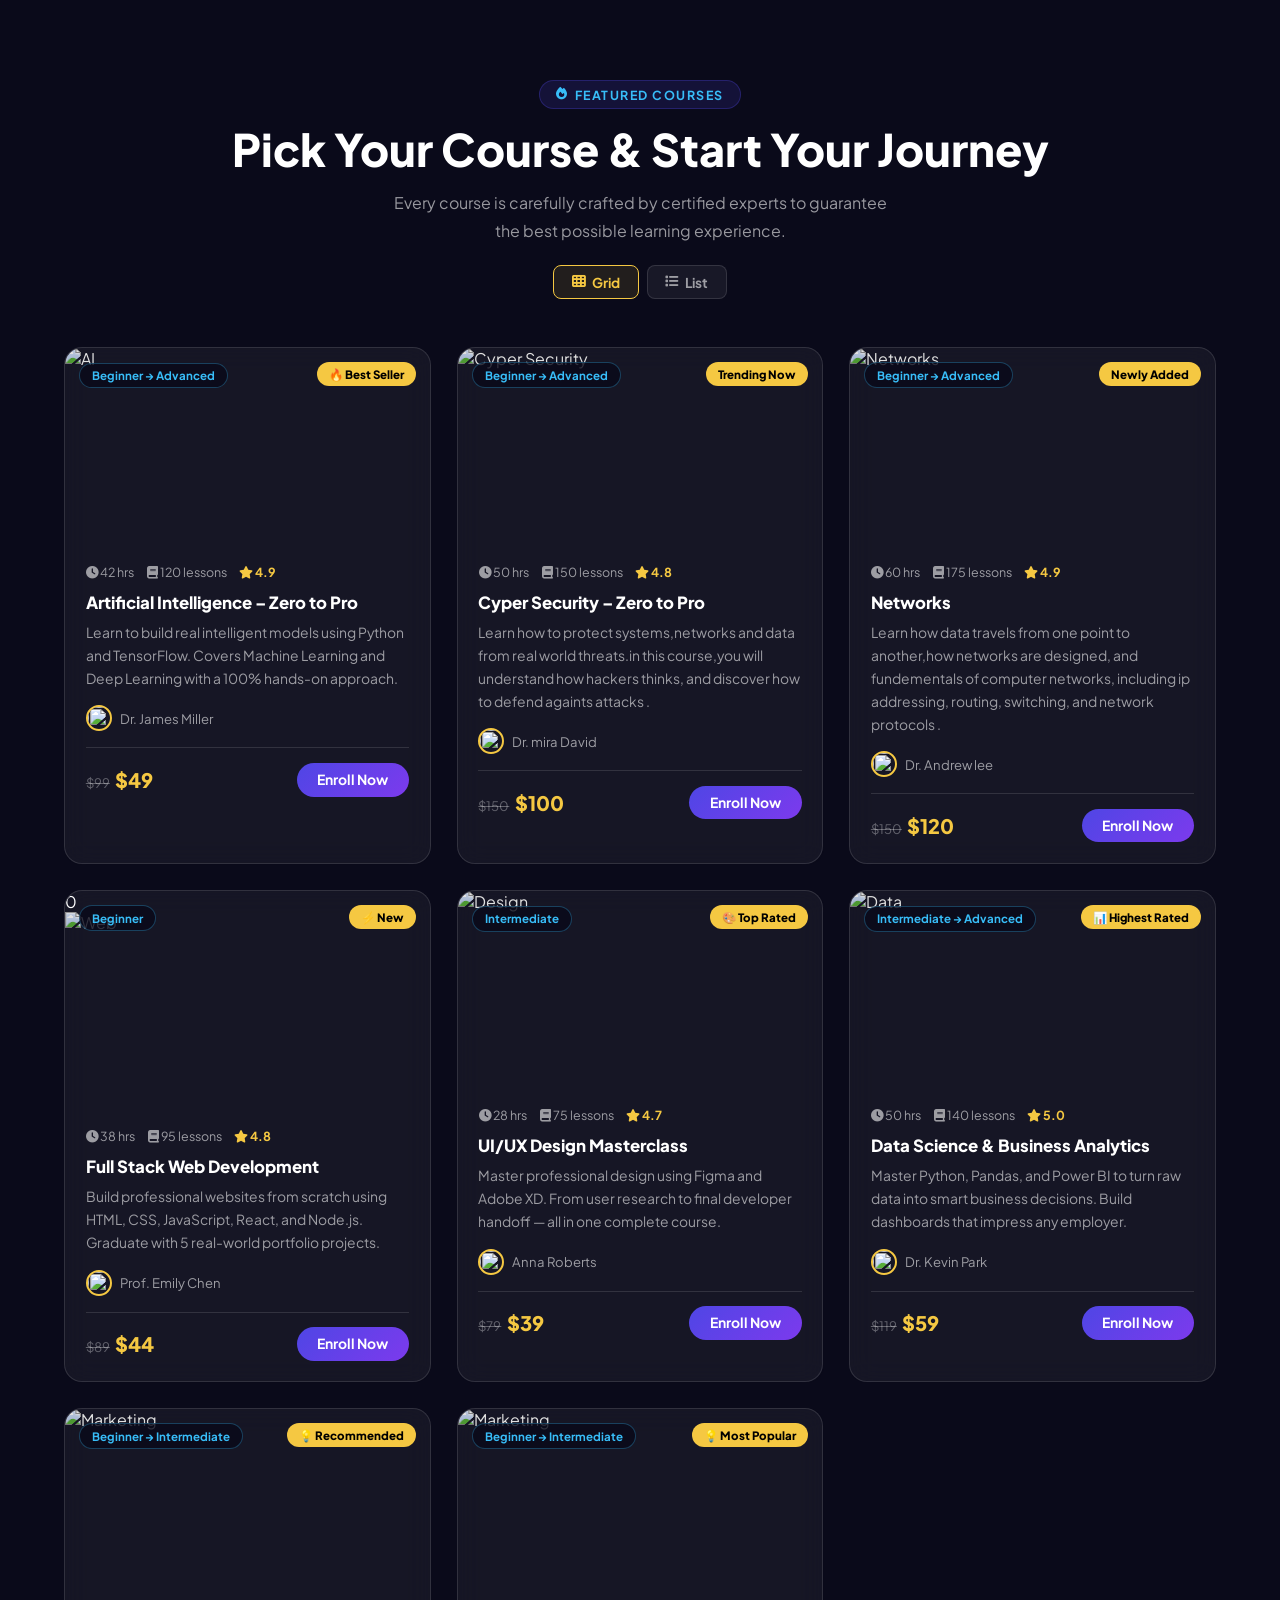
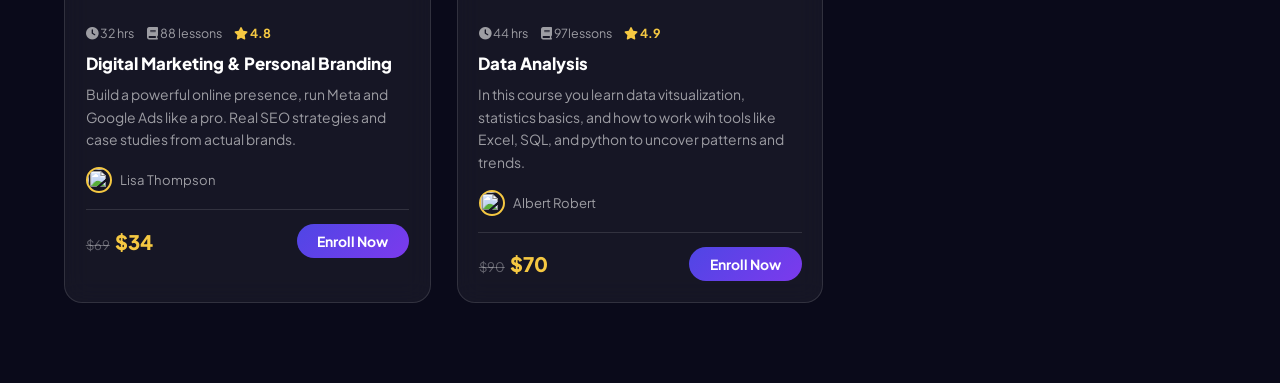
==== courses.html @ ce8541e8 "Add files via upload" ====
<!DOCTYPE html>
<html lang="en" data-theme="dark">
<head>
  <meta charset="UTF-8"/>
  <meta name="viewport" content="width=device-width, initial-scale=1.0"/>
  <title>LearnVerse – Learn Without Limits</title>
  <link rel="stylesheet" href="https://cdnjs.cloudflare.com/ajax/libs/font-awesome/6.5.0/css/all.min.css"/>
  <link href="https://fonts.googleapis.com/css2?family=Plus+Jakarta+Sans:wght@300;400;600;700;800;900&display=swap" rel="stylesheet"/>
  <link rel="stylesheet" href="style.css"/>
</head>
<body>
<section class="section" id="courses">
  <div class="section-header">
    <div class="section-tag"><i class="fas fa-fire"></i> Featured Courses</div>
    <h2 class="section-title">Pick Your Course & Start Your Journey</h2>
    <p class="section-sub">Every course is carefully crafted by certified experts to guarantee the best possible learning experience.</p>
    <!-- View Toggle -->
    <div class="view-toggle">
      <button class="view-btn active" id="gridViewBtn" onclick="setView('grid')"><i class="fas fa-th"></i> Grid</button>
      <button class="view-btn" id="listViewBtn" onclick="setView('list')"><i class="fas fa-list"></i> List</button>
    </div>
  </div>
<!-- COURSES -->
  <div class="courses-grid" id="coursesContainer">
<!-- AI COURSE -->
 <!-- IMG -->
    <div class="course-card reveal">

      <div class="card-img-wrap">
        <img class="card-img" src="Annotation 2026-04-19 201348.png" alt="AI"/>
        <span class="card-badge">🔥 Best Seller</span>
        <span class="card-level">Beginner → Advanced</span>
        <div class="card-overlay"><a href="course-detail.html" class="btn-primary btn-sm">View Course</a></div>
      </div>
      <!-- CARD BODY -->
      <div class="card-body">
        <div class="card-meta">
          <span><i class="fas fa-clock"></i> 42 hrs</span>
          <span><i class="fas fa-book"></i> 120 lessons</span>
          <span class="card-stars"><i class="fas fa-star"></i> 4.9</span>
        </div>
        <h3 class="card-title">Artificial Intelligence – Zero to Pro</h3>
        <p class="card-desc">Learn to build real intelligent models using Python and TensorFlow. Covers Machine Learning and Deep Learning with a 100% hands-on approach.</p>
        <div class="card-instructor"><img src="32.jfif" alt=""/><span>Dr. James Miller</span>
        
      
        </div>
        <div class="card-footer">
          <div class="card-price"><span class="old">$99</span>$49</div>
          <button class="card-btn" onclick="window.location='course-detail.html'">Enroll Now</button>
        </div>
      </div>
    </div>
    <!-- AI COURSE -->
 <!-- IMG -->
    <div class="course-card reveal">

      <div class="card-img-wrap">
        <img class="card-img" src="Annotation 2026-04-19 205044.png" alt="Cyper Security"/>
        <span class="card-badge">Trending Now</span>
        <span class="card-level">Beginner → Advanced</span>
        <div class="card-overlay"><a href="course-detail.html" class="btn-primary btn-sm">View Course</a></div>
      </div>
      <!-- CARD BODY -->
      <div class="card-body">
        <div class="card-meta">
          <span><i class="fas fa-clock"></i> 50 hrs</span>
          <span><i class="fas fa-book"></i> 150 lessons</span>
          <span class="card-stars"><i class="fas fa-star"></i> 4.8</span>
        </div>
        <h3 class="card-title">Cyper Security – Zero to Pro</h3>
        <p class="card-desc">Learn how to protect systems,networks and data from real world threats.in this course,you will understand how hackers thinks, and discover how to defend againts attacks .</p>
        <div class="card-instructor"><img src="32.jfif" alt=""/><span>Dr. mira David</span>
        
      
        </div>
        <div class="card-footer">
          <div class="card-price"><span class="old">$150</span>$100</div>
          <button class="card-btn" onclick="window.location='course-detail.html'">Enroll Now</button>
        </div>
      </div>
    </div>
     <!-- AI COURSE -->
 <!-- IMG -->
    <div class="course-card reveal">

      <div class="card-img-wrap">
        <img class="card-img" src="Annotation 2026-04-19 202505.png" alt="Networks"/>
        <span class="card-badge">Newly Added</span>
        <span class="card-level">Beginner → Advanced</span>
        <div class="card-overlay"><a href="course-detail.html" class="btn-primary btn-sm">View Course</a></div>
      </div>
      <!-- CARD BODY -->
      <div class="card-body">
        <div class="card-meta">
          <span><i class="fas fa-clock"></i> 60 hrs</span>
          <span><i class="fas fa-book"></i> 175 lessons</span>
          <span class="card-stars"><i class="fas fa-star"></i> 4.9</span>
        </div>
        <h3 class="card-title">Networks </h3>
        <p class="card-desc">Learn how data travels from one point to another,how networks are designed, and fundementals of computer networks, including ip addressing, routing, switching, and network protocols .</p>
        <div class="card-instructor"><img src="32 (1).jfif" alt=""/><span>Dr. Andrew lee</span>
        
      
        </div>
        <div class="card-footer">
          <div class="card-price"><span class="old">$150</span>$120</div>
          <button class="card-btn" onclick="window.location='course-detail.html'">Enroll Now</button>
        </div>
      </div>
    </div>
    

    <div class="course-card reveal">
      <div class="card-img-wrap">0
        <img class="card-img" src="photo-1547658719-da2b51169166.jfif" alt="Web"/>
        <span class="card-badge">⚡ New</span>
        <span class="card-level">Beginner</span>
        <div class="card-overlay"><a href="course-detail.html" class="btn-primary btn-sm">View Course</a></div>
      </div>
      <div class="card-body">
        <div class="card-meta">
          <span><i class="fas fa-clock"></i> 38 hrs</span>
          <span><i class="fas fa-book"></i> 95 lessons</span>
          <span class="card-stars"><i class="fas fa-star"></i> 4.8</span>
        </div>
        <h3 class="card-title">Full Stack Web Development</h3>
        <p class="card-desc">Build professional websites from scratch using HTML, CSS, JavaScript, React, and Node.js. Graduate with 5 real-world portfolio projects.</p>
        <div class="card-instructor"><img src="32 (1).jfif" alt=""/><span>Prof. Emily Chen</span></div>
        <div class="card-footer">
          <div class="card-price"><span class="old">$89</span>$44</div>
          <button class="card-btn" onclick="window.location='course-detail.html'">Enroll Now</button>
        </div>
      </div>
    </div>

    <div class="course-card reveal">
      <div class="card-img-wrap">
        <img class="card-img" src="Annotation 2026-04-20 194907.png" alt="Design"/>
        <span class="card-badge">🎨 Top Rated</span>
        <span class="card-level">Intermediate</span>
        <div class="card-overlay"><a href="course-detail.html" class="btn-primary btn-sm">View Course</a></div>
      </div>
      <div class="card-body">
        <div class="card-meta">
          <span><i class="fas fa-clock"></i> 28 hrs</span>
          <span><i class="fas fa-book"></i> 75 lessons</span>
          <span class="card-stars"><i class="fas fa-star"></i> 4.7</span>
        </div>
        <h3 class="card-title">UI/UX Design Masterclass</h3>
        <p class="card-desc">Master professional design using Figma and Adobe XD. From user research to final developer handoff — all in one complete course.</p>
        <div class="card-instructor"><img src="32.jfif" alt=""/><span>Anna Roberts</span></div>
        <div class="card-footer">
          <div class="card-price"><span class="old">$79</span>$39</div>
          <button class="card-btn" onclick="window.location='course-detail.html'">Enroll Now</button>
        </div>
      </div>
    </div>

    <div class="course-card reveal">
      <div class="card-img-wrap">
        <img class="card-img" src="Annotation 2026-04-20 201400.png" alt="Data"/>
        <span class="card-badge">📊 Highest Rated</span>
        <span class="card-level">Intermediate → Advanced</span>
        <div class="card-overlay"><a href="course-detail.html" class="btn-primary btn-sm">View Course</a></div>
      </div>
      <div class="card-body">
        <div class="card-meta">
          <span><i class="fas fa-clock"></i> 50 hrs</span>
          <span><i class="fas fa-book"></i> 140 lessons</span>
          <span class="card-stars"><i class="fas fa-star"></i> 5.0</span>
        </div>
        <h3 class="card-title">Data Science & Business Analytics</h3>
        <p class="card-desc">Master Python, Pandas, and Power BI to turn raw data into smart business decisions. Build dashboards that impress any employer.</p>
        <div class="card-instructor"><img src="32 (1).jfif" alt=""/><span>Dr. Kevin Park</span></div>
        <div class="card-footer">
          <div class="card-price"><span class="old">$119</span>$59</div>
          <button class="card-btn" onclick="window.location='course-detail.html'">Enroll Now</button>
        </div>
      </div>
    </div>
    

    <div class="course-card reveal">
      <div class="card-img-wrap">
        <img class="card-img" src="Annotation 2026-04-20 201648.png" alt="Marketing"/>
        <span class="card-badge">💡 Recommended</span>
        <span class="card-level">Beginner → Intermediate</span>
        <div class="card-overlay"><a href="course-detail.html" class="btn-primary btn-sm">View Course</a></div>
      </div>
      <div class="card-body">
        <div class="card-meta">
          <span><i class="fas fa-clock"></i> 32 hrs</span>
          <span><i class="fas fa-book"></i> 88 lessons</span>
          <span class="card-stars"><i class="fas fa-star"></i> 4.8</span>
        </div>
        <h3 class="card-title">Digital Marketing & Personal Branding</h3>
        <p class="card-desc">Build a powerful online presence, run Meta and Google Ads like a pro. Real SEO strategies and case studies from actual brands.</p>
        <div class="card-instructor"><img src="32.jfif" alt=""/><span>Lisa Thompson</span></div>
        <div class="card-footer">
          <div class="card-price"><span class="old">$69</span>$34</div>
          <button class="card-btn" onclick="window.location='course-detail.html'">Enroll Now</button>
        </div>
      </div>
    </div>
    <div class="course-card reveal">
      <div class="card-img-wrap">
        <img class="card-img" src="Annotation 2026-04-20 185546.png" alt="Marketing"/>
        <span class="card-badge">💡 Most Popular</span>
        <span class="card-level">Beginner → Intermediate</span>
        <div class="card-overlay"><a href="course-detail.html" class="btn-primary btn-sm">View Course</a></div>
      </div>
      <div class="card-body">
        <div class="card-meta">
          <span><i class="fas fa-clock"></i> 44 hrs</span>
          <span><i class="fas fa-book"></i> 97lessons</span>
          <span class="card-stars"><i class="fas fa-star"></i> 4.9</span>
        </div>
        <h3 class="card-title">Data Analysis</h3>
        <p class="card-desc">In this course you learn data vitsualization, statistics basics, and how to work wih tools like Excel, SQL, and python to uncover patterns and trends.</p>
        <div class="card-instructor"><img src="32 (1).jfif" alt=""/><span>Albert Robert</span></div>
        <div class="card-footer">
          <div class="card-price"><span class="old">$90</span>$70</div>
          <button class="card-btn" onclick="window.location='course-detail.html'">Enroll Now</button>
        </div>
      </div>
    </div>

  </div>
  
</section>
---- style.css ----
[data-theme="dark"] {
  --bg:           #0a0a1a;
  --bg-alt:       #0d1124;
  --text:         #ffffff;
  --text-muted:   rgba(255,255,255,0.58);
  --text-faint:   rgba(255,255,255,0.32);
  --glass:        rgba(255,255,255,0.06);
  --glass-border: rgba(255,255,255,0.12);
  --nav-bg:       rgba(10,10,26,0.80);
  --card-bg:      rgba(255,255,255,0.05);
  --card-shadow:  rgba(0,0,0,0.4);
  --table-head:   rgba(79,70,229,0.3);
  --table-row:    rgba(255,255,255,0.03);
  --table-hover:  rgba(245,200,66,0.07);
}

[data-theme="light"] {
  --bg:           #f0f4ff;
  --bg-alt:       #e4ecff;
  --text:         #0a0a2e;
  --text-muted:   rgba(10,10,46,0.62);
  --text-faint:   rgba(10,10,46,0.38);
  --glass:        rgba(255,255,255,0.75);
  --glass-border: rgba(100,100,200,0.18);
  --nav-bg:       rgba(240,244,255,0.88);
  --card-bg:      rgba(255,255,255,0.85);
  --card-shadow:  rgba(80,80,180,0.12);
  --table-head:   rgba(79,70,229,0.12);
  --table-row:    rgba(255,255,255,0.6);
  --table-hover:  rgba(245,200,66,0.10);
}

:root {
  --gold:    #f5c842;
  --gold2:   #e8a500;
  --violet:  #4f46e5;
  --violet2: #7c3aed;
  --sky:     #38bdf8;
  --red:     #ef4444;
  --green:   #22c55e;
}

/* ══════════════════════════════════════
   RESET & BASE
══════════════════════════════════════ */
*, *::before, *::after { box-sizing: border-box; margin: 0; padding: 0; }
html { scroll-behavior: smooth; }
body {
  font-family: 'Plus Jakarta Sans', sans-serif;
  background: var(--bg);
  color: var(--text);
  overflow-x: hidden;
  transition: background 0.4s, color 0.4s;
}

/* ══════════════════════════════════════
   BACKGROUND
══════════════════════════════════════ */
.bg-canvas {
  position: fixed; inset: 0; z-index: 0; pointer-events: none;
  transition: all 0.5s;
}
[data-theme="dark"] .bg-canvas {
  background:
    radial-gradient(ellipse 80% 60% at 15% 10%, #1a2a6c66 0%, transparent 60%),
    radial-gradient(ellipse 60% 50% at 85% 80%, #4f46e533 0%, transparent 60%),
    linear-gradient(180deg, #0d1b3e 0%, #0a0a1a 100%);
}
[data-theme="light"] .bg-canvas {
  background:
    radial-gradient(ellipse 80% 60% at 15% 10%, #c7d2fe44 0%, transparent 60%),
    radial-gradient(ellipse 60% 50% at 85% 80%, #bfdbfe33 0%, transparent 60%),
    linear-gradient(180deg, #f0f4ff 0%, #e8eeff 100%);
}

.star { position: fixed; border-radius: 50%; background: white; animation: twinkle var(--d,3s) infinite alternate ease-in-out; opacity: 0; pointer-events: none; }
[data-theme="light"] #stars { opacity: 0; }
@keyframes twinkle { 0%{opacity:0;transform:scale(0.8)} 100%{opacity:var(--op,.6);transform:scale(1.2)} }

/* ══════════════════════════════════════
   NAVBAR
══════════════════════════════════════ */
nav {
  position: fixed; top: 0; width: 100%; z-index: 1000;
  display: flex; align-items: center; justify-content: space-between;
  padding: 0.9rem 2.5rem;
  background: var(--nav-bg);
  backdrop-filter: blur(22px);
  border-bottom: 1px solid var(--glass-border);
  transition: background 0.4s, border-color 0.4s;
  animation: slideDown 0.7s ease both;
  gap: 1rem;
}
@keyframes slideDown { from{transform:translateY(-70px);opacity:0} to{transform:none;opacity:1} }

.logo { font-size: 1.5rem; font-weight: 900; background: linear-gradient(135deg, var(--gold), var(--sky)); -webkit-background-clip: text; -webkit-text-fill-color: transparent; white-space: nowrap; }
.logo i { -webkit-text-fill-color: var(--gold); }

.nav-links { display: flex; gap: 0.2rem; list-style: none; flex: 1; justify-content: center; flex-wrap: wrap; }
.nav-links a { color: var(--text-muted); text-decoration: none; font-size: 0.88rem; font-weight: 600; padding: 0.45rem 0.8rem; border-radius: 8px; transition: all 0.2s; display: flex; align-items: center; gap: 0.35rem; }
.nav-links a:hover, .nav-links a.active { color: var(--gold); background: rgba(245,200,66,0.1); }
.nav-links a i { font-size: 0.8rem; }

.nav-right { display: flex; align-items: center; gap: 0.6rem; flex-shrink: 0; }

.theme-toggle, .layout-toggle {
  background: var(--glass); border: 1.5px solid var(--glass-border);
  border-radius: 50%; width: 38px; height: 38px;
  display: flex; align-items: center; justify-content: center;
  cursor: pointer; font-size: 0.95rem; color: var(--text);
  transition: all 0.3s;
}
.theme-toggle:hover { background: rgba(245,200,66,0.15); border-color: var(--gold); transform: rotate(20deg) scale(1.1); }
.layout-toggle:hover { background: rgba(56,189,248,0.15); border-color: var(--sky); transform: scale(1.1); }

.btn-nav-login { padding: 0.45rem 1.1rem; border-radius: 8px; border: 1.5px solid var(--glass-border); color: var(--text); text-decoration: none; font-size: 0.88rem; font-weight: 700; transition: all 0.2s; white-space: nowrap; }
.btn-nav-login:hover { border-color: var(--gold); color: var(--gold); }
.btn-nav-register { padding: 0.45rem 1.1rem; border-radius: 8px; background: linear-gradient(135deg, var(--gold), var(--gold2)); color: #000; text-decoration: none; font-size: 0.88rem; font-weight: 800; transition: all 0.2s; white-space: nowrap; }
.btn-nav-register:hover { transform: scale(1.05); box-shadow: 0 4px 20px rgba(245,200,66,0.4); }

.hamburger { display: none; background: var(--glass); border: 1.5px solid var(--glass-border); border-radius: 8px; padding: 0.45rem 0.6rem; cursor: pointer; color: var(--text); font-size: 1rem; }

/* ══════════════════════════════════════
   HERO
══════════════════════════════════════ */
.hero {
  position: relative; z-index: 1;
  min-height: 100vh;
  display: grid; grid-template-columns: 1fr 1fr;
  align-items: center; gap: 3rem;
  padding: 9rem 5rem 5rem;
  max-width: 1400px; margin: 0 auto;
}

.hero-content { animation: fadeUp 0.9s 0.2s both; }

.hero-badge { display: inline-flex; align-items: center; gap: 0.5rem; background: var(--glass); border: 1px solid var(--glass-border); padding: 0.4rem 1.2rem; border-radius: 30px; font-size: 0.82rem; color: var(--sky); margin-bottom: 1.6rem; }
.badge-dot { width: 8px; height: 8px; border-radius: 50%; background: var(--sky); animation: pulse 1.5s infinite; }
@keyframes pulse { 0%,100%{opacity:1;transform:scale(1)} 50%{opacity:.4;transform:scale(1.6)} }

.hero h1 { font-size: clamp(2.5rem, 5vw, 4.5rem); font-weight: 900; line-height: 1.1; margin-bottom: 1rem; }
.hero h1 .accent { background: linear-gradient(135deg, var(--gold), var(--gold-light, #ffe87a), var(--sky)); -webkit-background-clip: text; -webkit-text-fill-color: transparent; background-size: 200%; animation: shimmer 3s infinite linear; }
@keyframes shimmer { 0%{background-position:0%} 100%{background-position:200%} }

.hero p { font-size: 1.1rem; color: var(--text-muted); line-height: 1.8; margin-bottom: 2rem; max-width: 520px; }
.hero-buttons { display: flex; gap: 1rem; flex-wrap: wrap; margin-bottom: 3rem; }

.hero-stats { display: flex; gap: 2rem; flex-wrap: wrap; }
.stat { text-align: center; }
.stat-num { font-size: 1.8rem; font-weight: 900; color: var(--gold); }
.stat-label { font-size: 0.78rem; color: var(--text-muted); margin-top: 0.2rem; }

/* Hero Visual */
.hero-visual { position: relative; display: flex; align-items: center; justify-content: center; animation: fadeUp 0.9s 0.5s both; }
.hero-img-wrap { width: 380px; height: 380px; border-radius: 50%; overflow: hidden; border: 4px solid rgba(245,200,66,0.3); box-shadow: 0 0 60px rgba(79,70,229,0.3); }
.hero-img-wrap img { width: 100%; height: 100%; object-fit: cover; }

.hero-card { position: absolute; background: var(--card-bg); border: 1px solid var(--glass-border); backdrop-filter: blur(16px); border-radius: 14px; padding: 0.8rem 1.2rem; display: flex; align-items: center; gap: 0.8rem; box-shadow: 0 8px 30px var(--card-shadow); min-width: 200px; }
.hero-card i { font-size: 1.6rem; color: var(--gold); }
.hero-card strong { font-size: 0.88rem; display: block; color: var(--text); }
.hero-card span { font-size: 0.75rem; color: var(--text-muted); }
.floating { top: 5%; left: -10%; animation: float 4s ease-in-out infinite; }
.floating-2 { bottom: 5%; right: -10%; animation: float 4s ease-in-out infinite 2s; }
@keyframes float { 0%,100%{transform:translateY(0)} 50%{transform:translateY(-12px)} }

/* ══════════════════════════════════════
   MARQUEE
══════════════════════════════════════ */
.marquee-wrap { position: relative; z-index: 1; overflow: hidden; padding: 0.9rem 0; background: linear-gradient(135deg, rgba(79,70,229,0.15), rgba(245,200,66,0.08)); border-top: 1px solid var(--glass-border); border-bottom: 1px solid var(--glass-border); }
.marquee-track { display: flex; gap: 3rem; white-space: nowrap; animation: marquee 25s linear infinite; }
.marquee-track span { font-size: 0.9rem; font-weight: 700; color: var(--text-muted); display: flex; align-items: center; gap: 0.5rem; }
.marquee-track span i { color: var(--gold); font-size: 0.7rem; }
@keyframes marquee { from{transform:translateX(0)} to{transform:translateX(-50%)} }

/* ══════════════════════════════════════
   SECTIONS SHARED
══════════════════════════════════════ */
.section { position: relative; z-index: 1; padding: 5rem 5%; }
.section-alt { background: var(--bg-alt); transition: background 0.4s; }
.section-header { text-align: center; margin-bottom: 3rem; }
.section-tag { display: inline-flex; align-items: center; gap: 0.4rem; background: rgba(79,70,229,0.15); border: 1px solid rgba(79,70,229,0.3); color: var(--sky); font-size: 0.78rem; font-weight: 700; letter-spacing: 1.5px; text-transform: uppercase; padding: 0.35rem 1rem; border-radius: 30px; margin-bottom: 0.8rem; }
.section-title { font-size: clamp(1.8rem, 3.5vw, 2.8rem); font-weight: 900; line-height: 1.2; margin-bottom: 0.8rem; }
.section-sub { color: var(--text-muted); font-size: 1rem; max-width: 520px; margin: 0 auto; line-height: 1.8; }

/* ══════════════════════════════════════
   VIEW TOGGLE
══════════════════════════════════════ */
.view-toggle { display: flex; gap: 0.5rem; justify-content: center; margin-top: 1.2rem; }
.view-btn { padding: 0.45rem 1.1rem; border-radius: 8px; border: 1.5px solid var(--glass-border); background: var(--glass); color: var(--text-muted); font-size: 0.85rem; font-weight: 700; cursor: pointer; transition: all 0.25s; font-family: inherit; display: flex; align-items: center; gap: 0.4rem; }
.view-btn.active, .view-btn:hover { border-color: var(--gold); color: var(--gold); background: rgba(245,200,66,0.1); }

/* ══════════════════════════════════════
   COURSES GRID
══════════════════════════════════════ */
.courses-grid { display: grid; grid-template-columns: repeat(auto-fill, minmax(300px, 1fr)); gap: 1.6rem; }
.courses-grid.list-view { grid-template-columns: 1fr; }
.courses-grid.list-view .course-card { display: grid; grid-template-columns: 260px 1fr; }
.courses-grid.list-view .card-img { height: 100%; }

.course-card { background: var(--card-bg); border: 1px solid var(--glass-border); border-radius: 18px; overflow: hidden; transition: transform 0.35s, box-shadow 0.35s, border-color 0.35s, background 0.4s; cursor: pointer; backdrop-filter: blur(12px); }
.course-card:hover { transform: translateY(-8px); box-shadow: 0 20px 50px var(--card-shadow), 0 0 0 1px var(--gold); border-color: var(--gold); }

.card-img-wrap { position: relative; overflow: hidden; }
.card-img { width: 100%; height: 195px; object-fit: cover; display: block; transition: transform 0.4s, filter 0.4s; filter: brightness(0.88); }
.course-card:hover .card-img { transform: scale(1.06); filter: brightness(1); }

.card-overlay { position: absolute; inset: 0; background: rgba(0,0,0,0.45); display: flex; align-items: center; justify-content: center; opacity: 0; transition: opacity 0.3s; }
.course-card:hover .card-overlay { opacity: 1; }

.card-badge { position: absolute; top: 0.9rem; right: 0.9rem; background: var(--gold); color: #000; font-size: 0.72rem; font-weight: 800; padding: 0.28rem 0.75rem; border-radius: 20px; }
.card-level { position: absolute; top: 0.9rem; left: 0.9rem; background: rgba(10,10,26,0.82); color: var(--sky); font-size: 0.72rem; font-weight: 700; padding: 0.28rem 0.75rem; border-radius: 20px; border: 1px solid rgba(56,189,248,0.3); }

.card-body { padding: 1.3rem; }
.card-meta { display: flex; gap: 0.8rem; margin-bottom: 0.7rem; font-size: 0.78rem; color: var(--text-muted); flex-wrap: wrap; align-items: center; }
.card-stars { color: var(--gold); font-weight: 700; }
.card-title { font-size: 1.05rem; font-weight: 800; margin-bottom: 0.5rem; color: var(--text); line-height: 1.4; }
.card-desc { font-size: 0.87rem; color: var(--text-muted); line-height: 1.65; margin-bottom: 0.9rem; }
.card-instructor { display: flex; align-items: center; gap: 0.5rem; margin-bottom: 1rem; font-size: 0.82rem; color: var(--text-muted); }
.card-instructor img { width: 26px; height: 26px; border-radius: 50%; border: 2px solid var(--gold); }
.card-footer { display: flex; align-items: center; justify-content: space-between; border-top: 1px solid var(--glass-border); padding-top: 0.9rem; }
.card-price { font-size: 1.25rem; font-weight: 900; color: var(--gold); }
.card-price .old { font-size: 0.82rem; color: var(--text-faint); text-decoration: line-through; margin-right: 0.35rem; font-weight: 400; }

/* ══════════════════════════════════════
   BUTTONS
══════════════════════════════════════ */
.btn-primary { display: inline-flex; align-items: center; gap: 0.45rem; padding: 0.85rem 2rem; border-radius: 40px; background: linear-gradient(135deg, var(--gold), var(--gold2)); color: #000; font-weight: 800; font-size: 0.95rem; border: none; cursor: pointer; text-decoration: none; font-family: inherit; transition: transform 0.25s, box-shadow 0.25s; box-shadow: 0 6px 25px rgba(245,200,66,0.35); }
.btn-primary:hover { transform: translateY(-3px) scale(1.04); box-shadow: 0 12px 35px rgba(245,200,66,0.55); }
.btn-primary.btn-sm { padding: 0.55rem 1.3rem; font-size: 0.85rem; border-radius: 30px; }

.btn-secondary { display: inline-flex; align-items: center; gap: 0.45rem; padding: 0.85rem 2rem; border-radius: 40px; border: 1.5px solid var(--glass-border); background: var(--glass); color: var(--text); font-weight: 700; font-size: 0.95rem; cursor: pointer; backdrop-filter: blur(10px); text-decoration: none; font-family: inherit; transition: all 0.25s; }
.btn-secondary:hover { border-color: var(--gold); background: rgba(245,200,66,0.08); transform: translateY(-3px); }

.card-btn { background: linear-gradient(135deg, var(--violet), var(--violet2)); color: #fff; border: none; border-radius: 30px; padding: 0.52rem 1.3rem; font-family: inherit; font-weight: 700; font-size: 0.87rem; cursor: pointer; transition: transform 0.2s, box-shadow 0.2s; }
.card-btn:hover { transform: scale(1.06); box-shadow: 0 5px 18px rgba(79,70,229,0.5); }
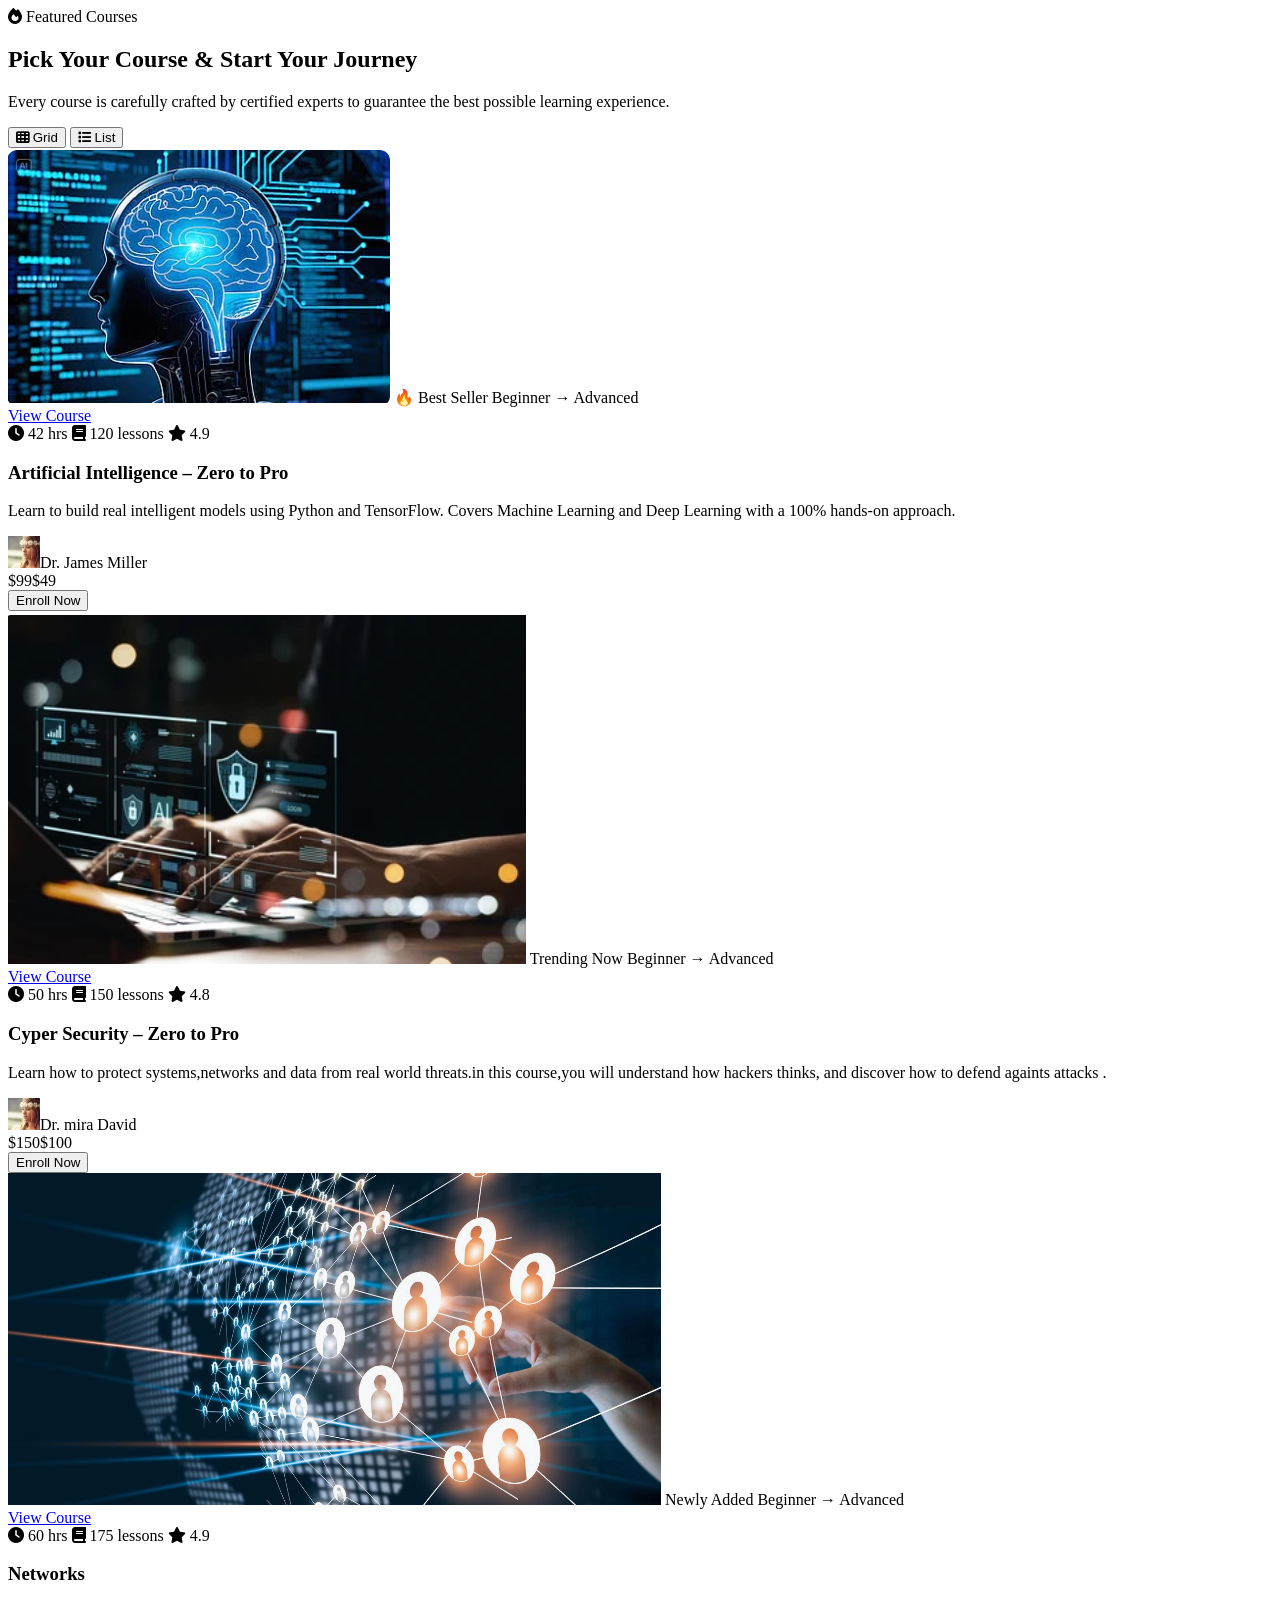
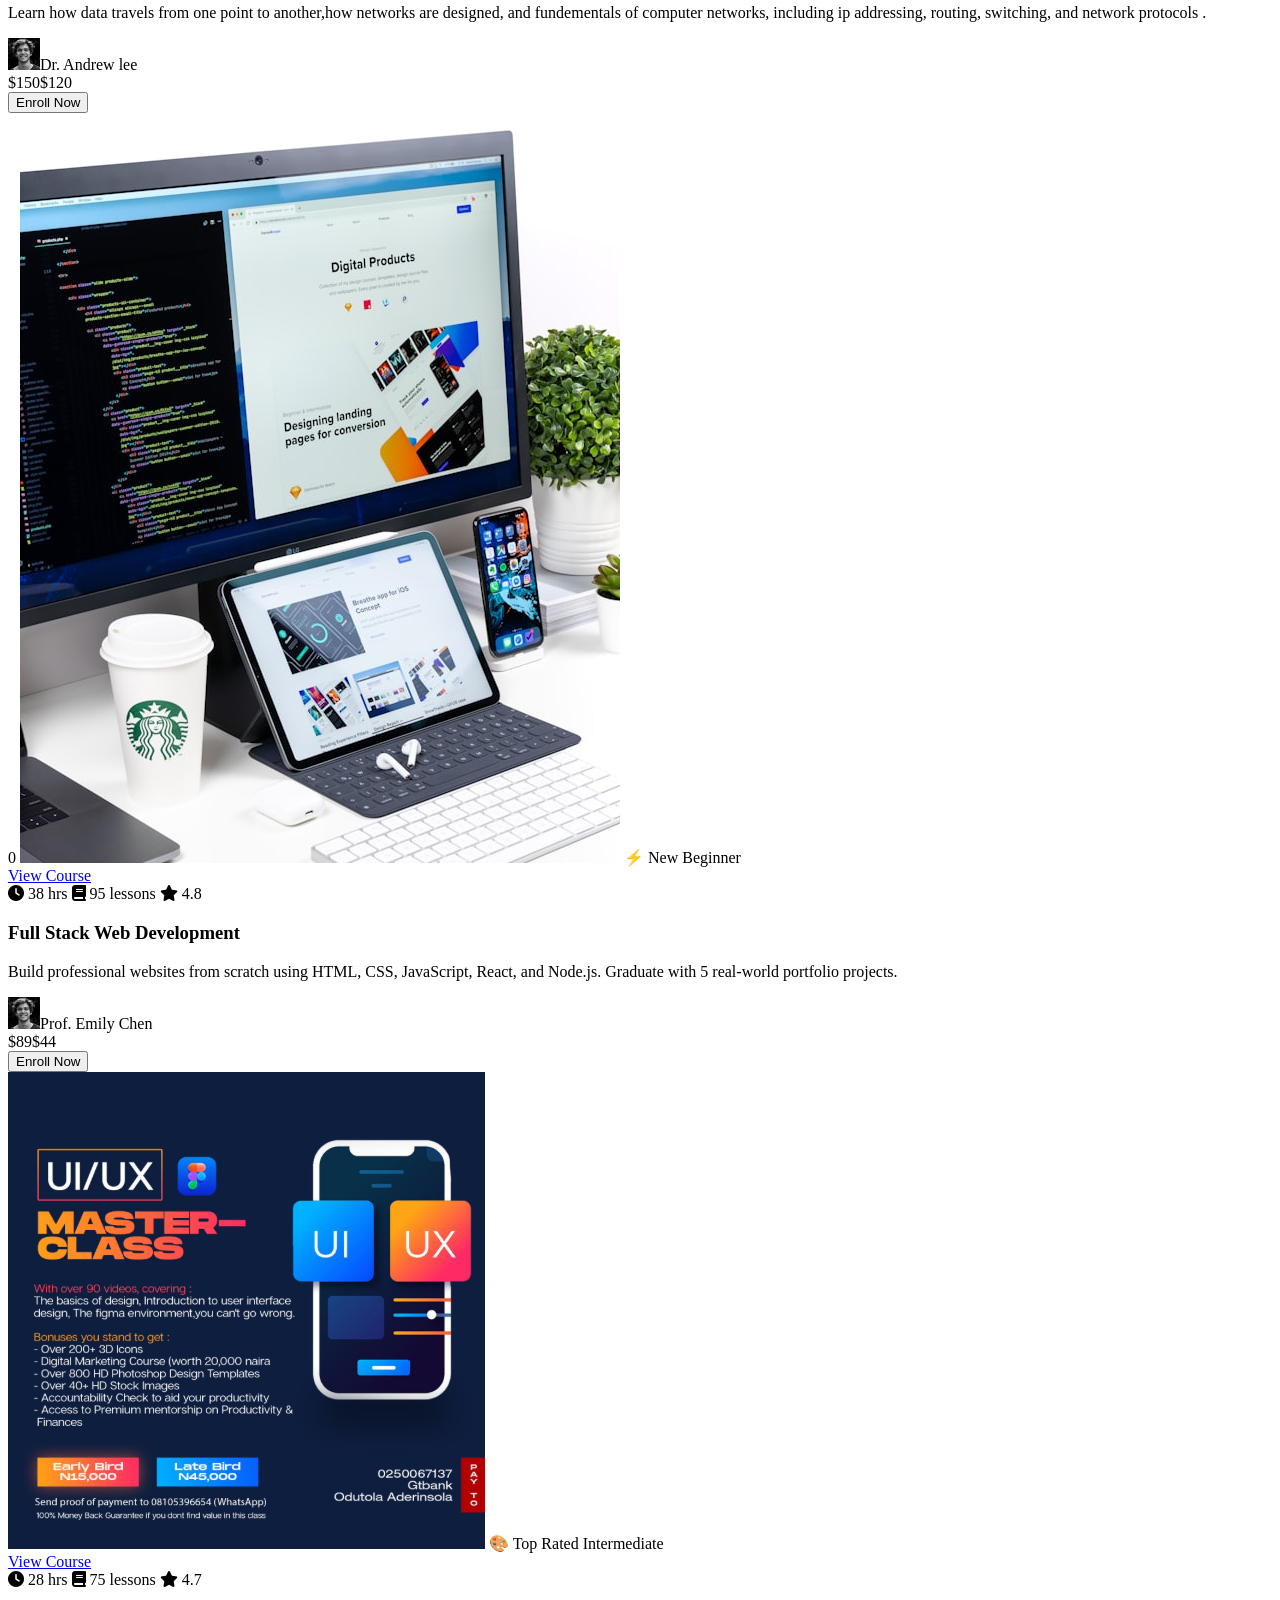
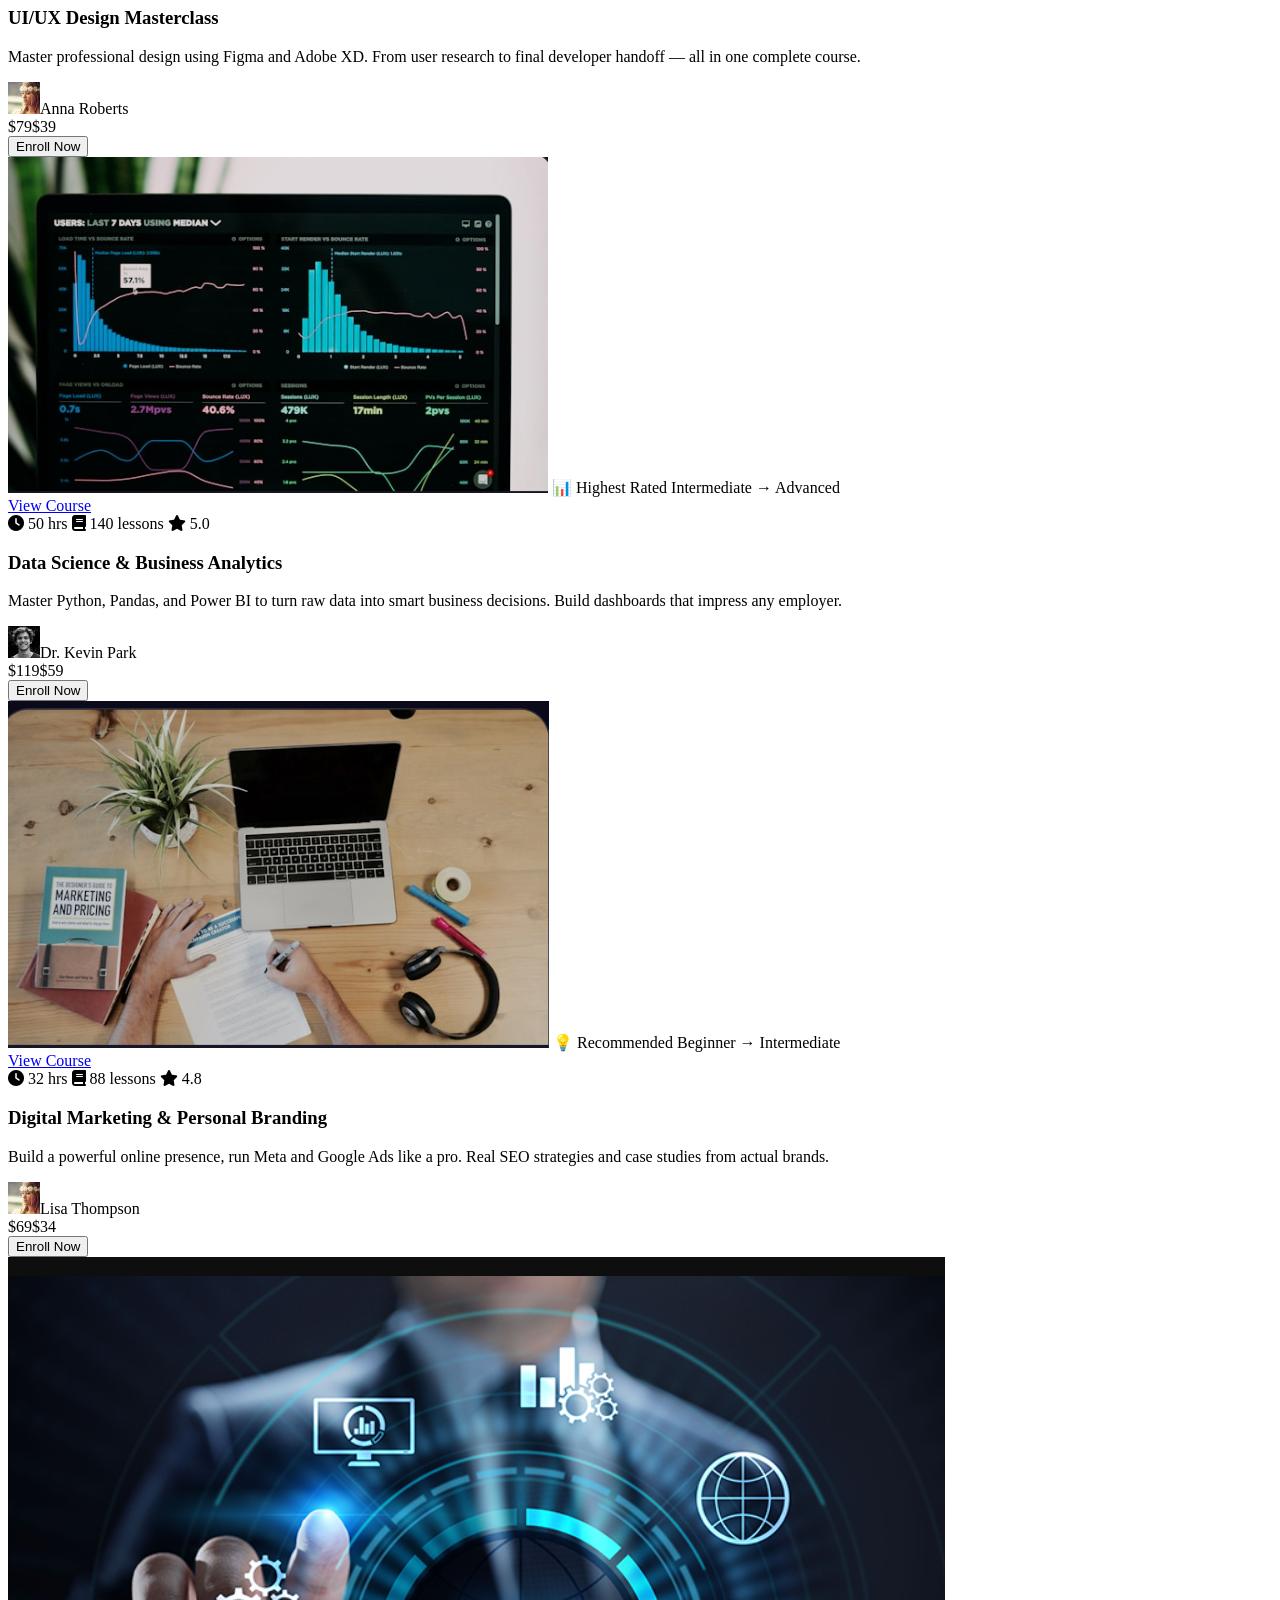
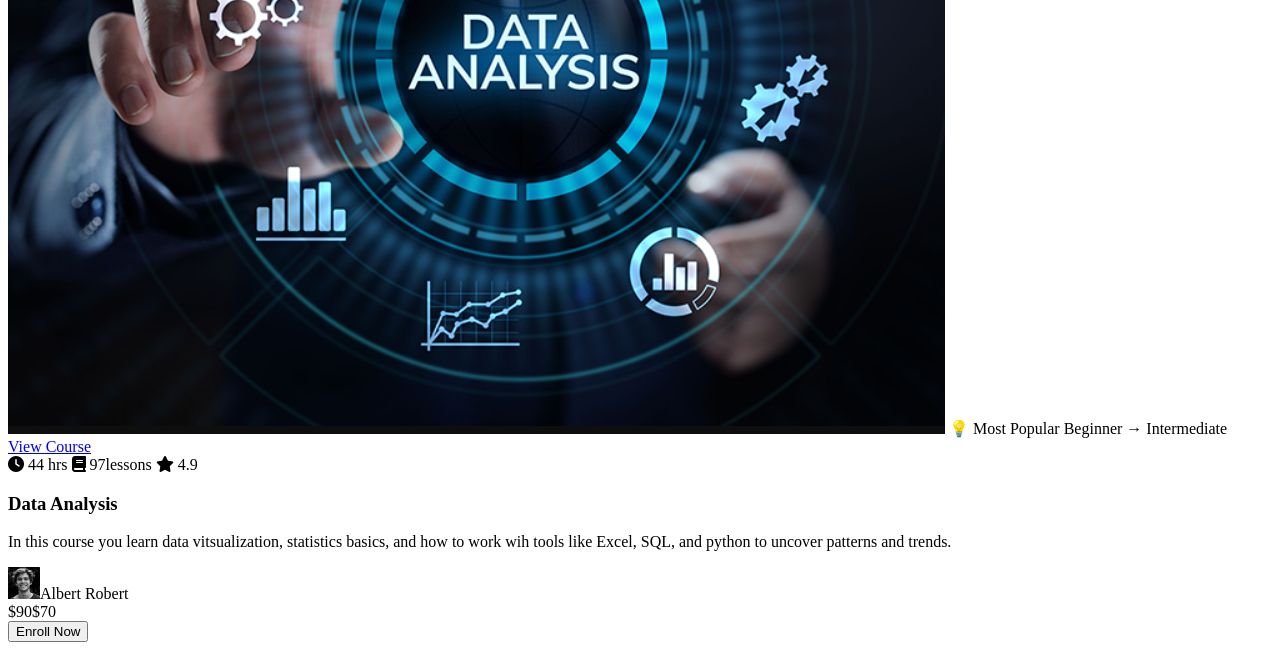
==== commit f2642de1: "Add files via upload" ====
--- a/courses.html
+++ b/courses.html
@@ -51,7 +51,8 @@
         </div>
       </div>
     </div>
-    <!-- AI COURSE -->
+    
+    <!-- CB COURSE -->
  <!-- IMG -->
     <div class="course-card reveal">
 
@@ -225,7 +226,6 @@
         </div>
       </div>
     </div>
-
   </div>
   
 </section> 
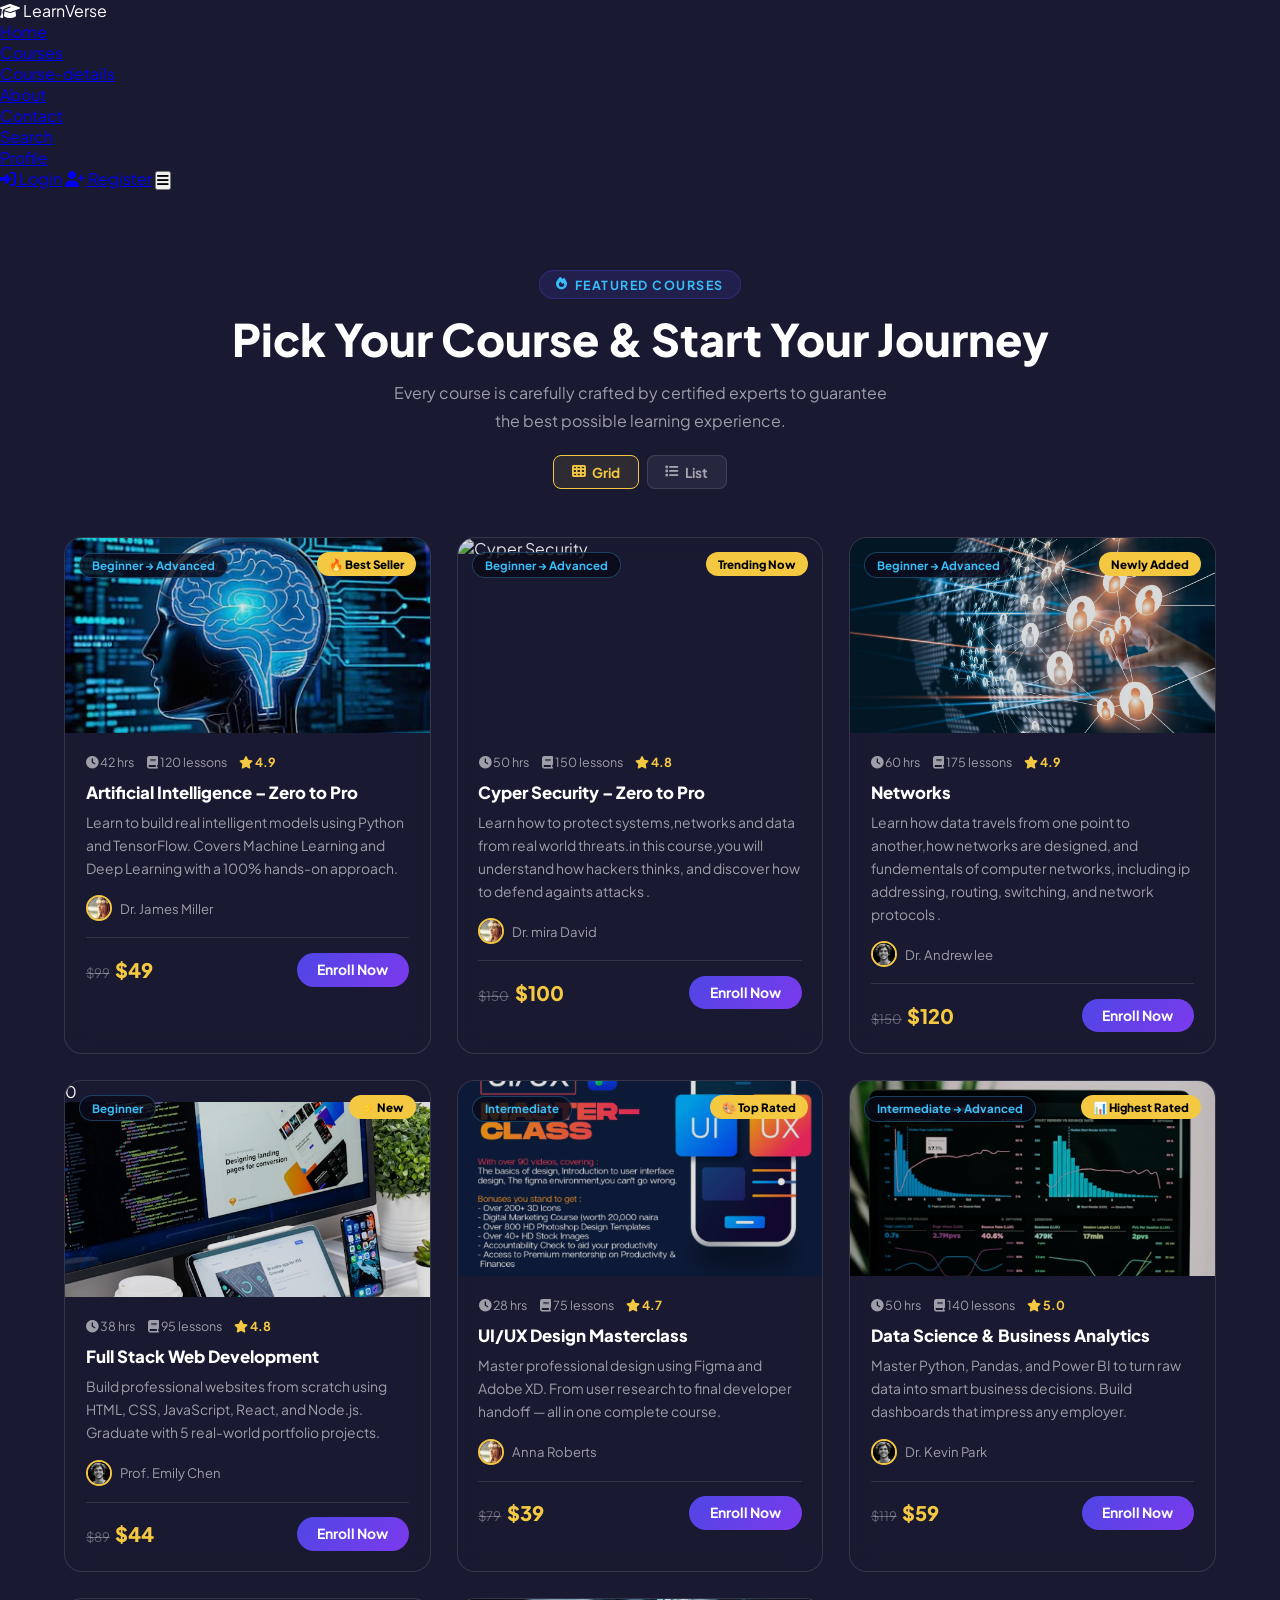
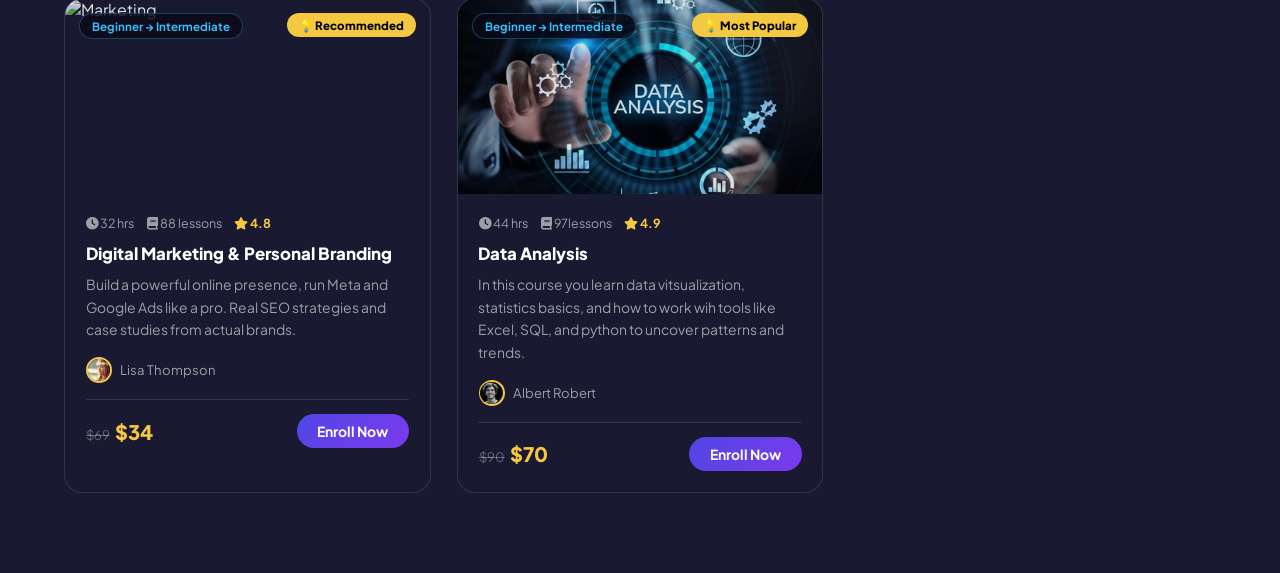
==== commit b0df5cce: "Add files via upload" ====
--- a/courses.html
+++ b/courses.html
@@ -6,9 +6,36 @@
   <title>LearnVerse – Learn Without Limits</title>
   <link rel="stylesheet" href="https://cdnjs.cloudflare.com/ajax/libs/font-awesome/6.5.0/css/all.min.css"/>
   <link href="https://fonts.googleapis.com/css2?family=Plus+Jakarta+Sans:wght@300;400;600;700;800;900&display=swap" rel="stylesheet"/>
-  <link rel="stylesheet" href="style.css"/>
+  <link rel="stylesheet" href="courses.css"/>
+  <link rel="stylesheet" href="themes.css">
+   <link rel="stylesheet" href="style.css"/>
+    <link rel="stylesheet" href="courses.css"/>
+  <script src="themes.js "></script>
 </head>
 <body>
+  
+ <nav id="navbar">
+  <div class="nav-left">
+    <div class="logo"><i class="fas fa-graduation-cap"></i> LearnVerse</div>
+  </div>
+<ul class="nav-links" id="navLinks">
+     <li><a href="index.html" >Home</a></li>
+    <li><a href="courses.html" class="active">Courses</a></li>
+    <li><a href="course-details.html">Course-details</a></li>
+    <li><a href="about.html" >About</a></li>
+    <li><a href="contact.html">Contact</a></li>
+    <li><a href="search.html">Search</a></li>
+    <li><a href="profile.html">Profile</a></li>
+  </ul>
+  <div class="nav-right">
+
+  </button>
+    <a href="Log-in.html" class="btn-nav-login"><i class="fas fa-sign-in-alt"></i> Login</a>
+    <a href="register.html" class="btn-nav-register"><i class="fas fa-user-plus"></i> Register</a>
+    <button class="hamburger" id="hamburger"><i class="fas fa-bars"></i></button>
+  </div>
+</nav>
+
 <section class="section" id="courses">
   <div class="section-header">
     <div class="section-tag"><i class="fas fa-fire"></i> Featured Courses</div>
@@ -81,7 +108,7 @@
         </div>
       </div>
     </div>
-     <!-- AI COURSE -->
+     <!-- NETWORKS->
  <!-- IMG -->
     <div class="course-card reveal">
 
--- a/courses.css
+++ b/courses.css
@@ -0,0 +1,79 @@
+[data-theme="dark"] {
+  --bg:           #191932;
+  --bg-alt:       #0d1124;
+  --text:         #ffffff;
+  --text-muted:   rgba(255,255,255,0.58);
+  --text-faint:   rgba(255,255,255,0.32);
+  --glass:        rgba(255,255,255,0.06);
+  --glass-border: rgba(255,255,255,0.12);
+  --nav-bg:       rgba(10,10,26,0.80);
+  --card-bg:      rgba(48, 46, 46, 0.05);
+  --card-shadow:  rgba(0,0,0,0.4);
+}
+:root {
+  --gold:    #f5c842;
+  --gold2:   #e8a500;
+  --violet:  #4f46e5;
+  --violet2: #7c3aed;
+  --sky:     #38bdf8;
+  --red:     #ef4444;
+  --green:   #22c55e;
+}
+*, *::before, *::after { box-sizing: border-box; margin: 0; padding: 0; }
+html { scroll-behavior: smooth; }
+body {
+  font-family: 'Plus Jakarta Sans', sans-serif;
+  background: var(--bg);
+  color: var(--text);
+  overflow-x: auto;
+  transition: background 0.4s, color 0.4s;
+}
+.section { position: relative; z-index: 1; padding: 5rem 5%; }
+.section-alt { background: var(--bg-alt); transition: background 0.4s; }
+.section-header { text-align: center; margin-bottom: 3rem; }
+.section-tag { display: inline-flex; align-items: center; gap: 0.4rem; background: rgba(79,70,229,0.15); border: 1px solid rgba(79,70,229,0.3); color: var(--sky); font-size: 0.78rem; font-weight: 700; letter-spacing: 1.5px; text-transform: uppercase; padding: 0.35rem 1rem; border-radius: 30px; margin-bottom: 0.8rem; }
+.section-title { font-size: clamp(1.8rem, 3.5vw, 2.8rem); font-weight: 900; line-height: 1.2; margin-bottom: 0.8rem; }
+.section-sub { color: var(--text-muted); font-size: 1rem; max-width: 520px; margin: 0 auto; line-height: 1.8; }
+
+.view-toggle { display: flex; gap: 0.5rem; justify-content: center; margin-top: 1.2rem; }
+.view-btn { padding: 0.45rem 1.1rem; border-radius: 8px; border: 1.5px solid var(--glass-border); background: var(--glass); color: var(--text-muted); font-size: 0.85rem; font-weight: 700; cursor: pointer; transition: all 0.25s; font-family: inherit; display: flex; align-items: center; gap: 0.4rem; }
+.view-btn.active, .view-btn:hover { border-color: var(--gold); color: var(--gold); background: rgba(245,200,66,0.1); }
+
+.courses-grid { display: grid; grid-template-columns: repeat(auto-fill, minmax(300px, 1fr)); gap: 1.6rem; }
+.courses-grid.list-view { grid-template-columns: 1fr; }
+.courses-grid.list-view .course-card { display: grid; grid-template-columns: 260px 1fr; }
+.courses-grid.list-view .card-img { height: 100%; }
+
+.course-card { background: var(--card-bg); border: 1px solid var(--glass-border); border-radius: 18px; overflow: hidden; transition: transform 0.35s, box-shadow 0.35s, border-color 0.35s, background 0.4s; cursor: pointer; backdrop-filter: blur(12px); }
+.course-card:hover { transform: translateY(-8px); box-shadow: 0 20px 50px var(--card-shadow), 0 0 0 1px var(--gold); border-color: var(--gold); }
+
+.card-img-wrap { position: relative; overflow: hidden; }
+.card-img { width: 100%; height: 195px; object-fit: cover; display: block; transition: transform 0.4s, filter 0.4s; filter: brightness(0.88); }
+.course-card:hover .card-img { transform: scale(1.06); filter: brightness(1); }
+
+.card-overlay { position: absolute; inset: 0; background: rgba(0,0,0,0.45); display: flex; align-items: center; justify-content: center; opacity: 0; transition: opacity 0.3s; }
+.course-card:hover .card-overlay { opacity: 1; }
+
+.card-badge { position: absolute; top: 0.9rem; right: 0.9rem; background: var(--gold); color: #000; font-size: 0.72rem; font-weight: 800; padding: 0.28rem 0.75rem; border-radius: 20px; }
+.card-level { position: absolute; top: 0.9rem; left: 0.9rem; background: rgba(10,10,26,0.82); color: var(--sky); font-size: 0.72rem; font-weight: 700; padding: 0.28rem 0.75rem; border-radius: 20px; border: 1px solid rgba(56,189,248,0.3); }
+
+.card-body { padding: 1.3rem; }
+.card-meta { display: flex; gap: 0.8rem; margin-bottom: 0.7rem; font-size: 0.78rem; color: var(--text-muted); flex-wrap: wrap; align-items: center; }
+.card-stars { color: var(--gold); font-weight: 700; }
+.card-title { font-size: 1.05rem; font-weight: 800; margin-bottom: 0.5rem; color: var(--text); line-height: 1.4; }
+.card-desc { font-size: 0.87rem; color: var(--text-muted); line-height: 1.65; margin-bottom: 0.9rem; }
+.card-instructor { display: flex; align-items: center; gap: 0.5rem; margin-bottom: 1rem; font-size: 0.82rem; color: var(--text-muted); }
+.card-instructor img { width: 26px; height: 26px; border-radius: 50%; border: 2px solid var(--gold); }
+.card-footer { display: flex; align-items: center; justify-content: space-between; border-top: 1px solid var(--glass-border); padding-top: 0.9rem; }
+.card-price { font-size: 1.25rem; font-weight: 900; color: var(--gold); }
+.card-price .old { font-size: 0.82rem; color: var(--text-faint); text-decoration: line-through; margin-right: 0.35rem; font-weight: 400; }
+
+.btn-primary { display: inline-flex; align-items: center; gap: 0.45rem; padding: 0.85rem 2rem; border-radius: 40px; background: linear-gradient(135deg, var(--gold), var(--gold2)); color: #000; font-weight: 800; font-size: 0.95rem; border: none; cursor: pointer; text-decoration: none; font-family: inherit; transition: transform 0.25s, box-shadow 0.25s; box-shadow: 0 6px 25px rgba(245,200,66,0.35); }
+.btn-primary:hover { transform: translateY(-3px) scale(1.04); box-shadow: 0 12px 35px rgba(245,200,66,0.55); }
+.btn-primary.btn-sm { padding: 0.55rem 1.3rem; font-size: 0.85rem; border-radius: 30px; }
+
+.btn-secondary { display: inline-flex; align-items: center; gap: 0.45rem; padding: 0.85rem 2rem; border-radius: 40px; border: 1.5px solid var(--glass-border); background: var(--glass); color: var(--text); font-weight: 700; font-size: 0.95rem; cursor: pointer; backdrop-filter: blur(10px); text-decoration: none; font-family: inherit; transition: all 0.25s; }
+.btn-secondary:hover { border-color: var(--gold); background: rgba(245,200,66,0.08); transform: translateY(-3px); }
+
+.card-btn { background: linear-gradient(135deg, var(--violet), var(--violet2)); color: #fff; border: none; border-radius: 30px; padding: 0.52rem 1.3rem; font-family: inherit; font-weight: 700; font-size: 0.87rem; cursor: pointer; transition: transform 0.2s, box-shadow 0.2s; }
+.card-btn:hover { transform: scale(1.06); box-shadow: 0 5px 18px rgba(79,70,229,0.5); }
--- a/courses.css
+++ b/courses.css
@@ -0,0 +1,79 @@
+[data-theme="dark"] {
+  --bg:           #191932;
+  --bg-alt:       #0d1124;
+  --text:         #ffffff;
+  --text-muted:   rgba(255,255,255,0.58);
+  --text-faint:   rgba(255,255,255,0.32);
+  --glass:        rgba(255,255,255,0.06);
+  --glass-border: rgba(255,255,255,0.12);
+  --nav-bg:       rgba(10,10,26,0.80);
+  --card-bg:      rgba(48, 46, 46, 0.05);
+  --card-shadow:  rgba(0,0,0,0.4);
+}
+:root {
+  --gold:    #f5c842;
+  --gold2:   #e8a500;
+  --violet:  #4f46e5;
+  --violet2: #7c3aed;
+  --sky:     #38bdf8;
+  --red:     #ef4444;
+  --green:   #22c55e;
+}
+*, *::before, *::after { box-sizing: border-box; margin: 0; padding: 0; }
+html { scroll-behavior: smooth; }
+body {
+  font-family: 'Plus Jakarta Sans', sans-serif;
+  background: var(--bg);
+  color: var(--text);
+  overflow-x: auto;
+  transition: background 0.4s, color 0.4s;
+}
+.section { position: relative; z-index: 1; padding: 5rem 5%; }
+.section-alt { background: var(--bg-alt); transition: background 0.4s; }
+.section-header { text-align: center; margin-bottom: 3rem; }
+.section-tag { display: inline-flex; align-items: center; gap: 0.4rem; background: rgba(79,70,229,0.15); border: 1px solid rgba(79,70,229,0.3); color: var(--sky); font-size: 0.78rem; font-weight: 700; letter-spacing: 1.5px; text-transform: uppercase; padding: 0.35rem 1rem; border-radius: 30px; margin-bottom: 0.8rem; }
+.section-title { font-size: clamp(1.8rem, 3.5vw, 2.8rem); font-weight: 900; line-height: 1.2; margin-bottom: 0.8rem; }
+.section-sub { color: var(--text-muted); font-size: 1rem; max-width: 520px; margin: 0 auto; line-height: 1.8; }
+
+.view-toggle { display: flex; gap: 0.5rem; justify-content: center; margin-top: 1.2rem; }
+.view-btn { padding: 0.45rem 1.1rem; border-radius: 8px; border: 1.5px solid var(--glass-border); background: var(--glass); color: var(--text-muted); font-size: 0.85rem; font-weight: 700; cursor: pointer; transition: all 0.25s; font-family: inherit; display: flex; align-items: center; gap: 0.4rem; }
+.view-btn.active, .view-btn:hover { border-color: var(--gold); color: var(--gold); background: rgba(245,200,66,0.1); }
+
+.courses-grid { display: grid; grid-template-columns: repeat(auto-fill, minmax(300px, 1fr)); gap: 1.6rem; }
+.courses-grid.list-view { grid-template-columns: 1fr; }
+.courses-grid.list-view .course-card { display: grid; grid-template-columns: 260px 1fr; }
+.courses-grid.list-view .card-img { height: 100%; }
+
+.course-card { background: var(--card-bg); border: 1px solid var(--glass-border); border-radius: 18px; overflow: hidden; transition: transform 0.35s, box-shadow 0.35s, border-color 0.35s, background 0.4s; cursor: pointer; backdrop-filter: blur(12px); }
+.course-card:hover { transform: translateY(-8px); box-shadow: 0 20px 50px var(--card-shadow), 0 0 0 1px var(--gold); border-color: var(--gold); }
+
+.card-img-wrap { position: relative; overflow: hidden; }
+.card-img { width: 100%; height: 195px; object-fit: cover; display: block; transition: transform 0.4s, filter 0.4s; filter: brightness(0.88); }
+.course-card:hover .card-img { transform: scale(1.06); filter: brightness(1); }
+
+.card-overlay { position: absolute; inset: 0; background: rgba(0,0,0,0.45); display: flex; align-items: center; justify-content: center; opacity: 0; transition: opacity 0.3s; }
+.course-card:hover .card-overlay { opacity: 1; }
+
+.card-badge { position: absolute; top: 0.9rem; right: 0.9rem; background: var(--gold); color: #000; font-size: 0.72rem; font-weight: 800; padding: 0.28rem 0.75rem; border-radius: 20px; }
+.card-level { position: absolute; top: 0.9rem; left: 0.9rem; background: rgba(10,10,26,0.82); color: var(--sky); font-size: 0.72rem; font-weight: 700; padding: 0.28rem 0.75rem; border-radius: 20px; border: 1px solid rgba(56,189,248,0.3); }
+
+.card-body { padding: 1.3rem; }
+.card-meta { display: flex; gap: 0.8rem; margin-bottom: 0.7rem; font-size: 0.78rem; color: var(--text-muted); flex-wrap: wrap; align-items: center; }
+.card-stars { color: var(--gold); font-weight: 700; }
+.card-title { font-size: 1.05rem; font-weight: 800; margin-bottom: 0.5rem; color: var(--text); line-height: 1.4; }
+.card-desc { font-size: 0.87rem; color: var(--text-muted); line-height: 1.65; margin-bottom: 0.9rem; }
+.card-instructor { display: flex; align-items: center; gap: 0.5rem; margin-bottom: 1rem; font-size: 0.82rem; color: var(--text-muted); }
+.card-instructor img { width: 26px; height: 26px; border-radius: 50%; border: 2px solid var(--gold); }
+.card-footer { display: flex; align-items: center; justify-content: space-between; border-top: 1px solid var(--glass-border); padding-top: 0.9rem; }
+.card-price { font-size: 1.25rem; font-weight: 900; color: var(--gold); }
+.card-price .old { font-size: 0.82rem; color: var(--text-faint); text-decoration: line-through; margin-right: 0.35rem; font-weight: 400; }
+
+.btn-primary { display: inline-flex; align-items: center; gap: 0.45rem; padding: 0.85rem 2rem; border-radius: 40px; background: linear-gradient(135deg, var(--gold), var(--gold2)); color: #000; font-weight: 800; font-size: 0.95rem; border: none; cursor: pointer; text-decoration: none; font-family: inherit; transition: transform 0.25s, box-shadow 0.25s; box-shadow: 0 6px 25px rgba(245,200,66,0.35); }
+.btn-primary:hover { transform: translateY(-3px) scale(1.04); box-shadow: 0 12px 35px rgba(245,200,66,0.55); }
+.btn-primary.btn-sm { padding: 0.55rem 1.3rem; font-size: 0.85rem; border-radius: 30px; }
+
+.btn-secondary { display: inline-flex; align-items: center; gap: 0.45rem; padding: 0.85rem 2rem; border-radius: 40px; border: 1.5px solid var(--glass-border); background: var(--glass); color: var(--text); font-weight: 700; font-size: 0.95rem; cursor: pointer; backdrop-filter: blur(10px); text-decoration: none; font-family: inherit; transition: all 0.25s; }
+.btn-secondary:hover { border-color: var(--gold); background: rgba(245,200,66,0.08); transform: translateY(-3px); }
+
+.card-btn { background: linear-gradient(135deg, var(--violet), var(--violet2)); color: #fff; border: none; border-radius: 30px; padding: 0.52rem 1.3rem; font-family: inherit; font-weight: 700; font-size: 0.87rem; cursor: pointer; transition: transform 0.2s, box-shadow 0.2s; }
+.card-btn:hover { transform: scale(1.06); box-shadow: 0 5px 18px rgba(79,70,229,0.5); }
